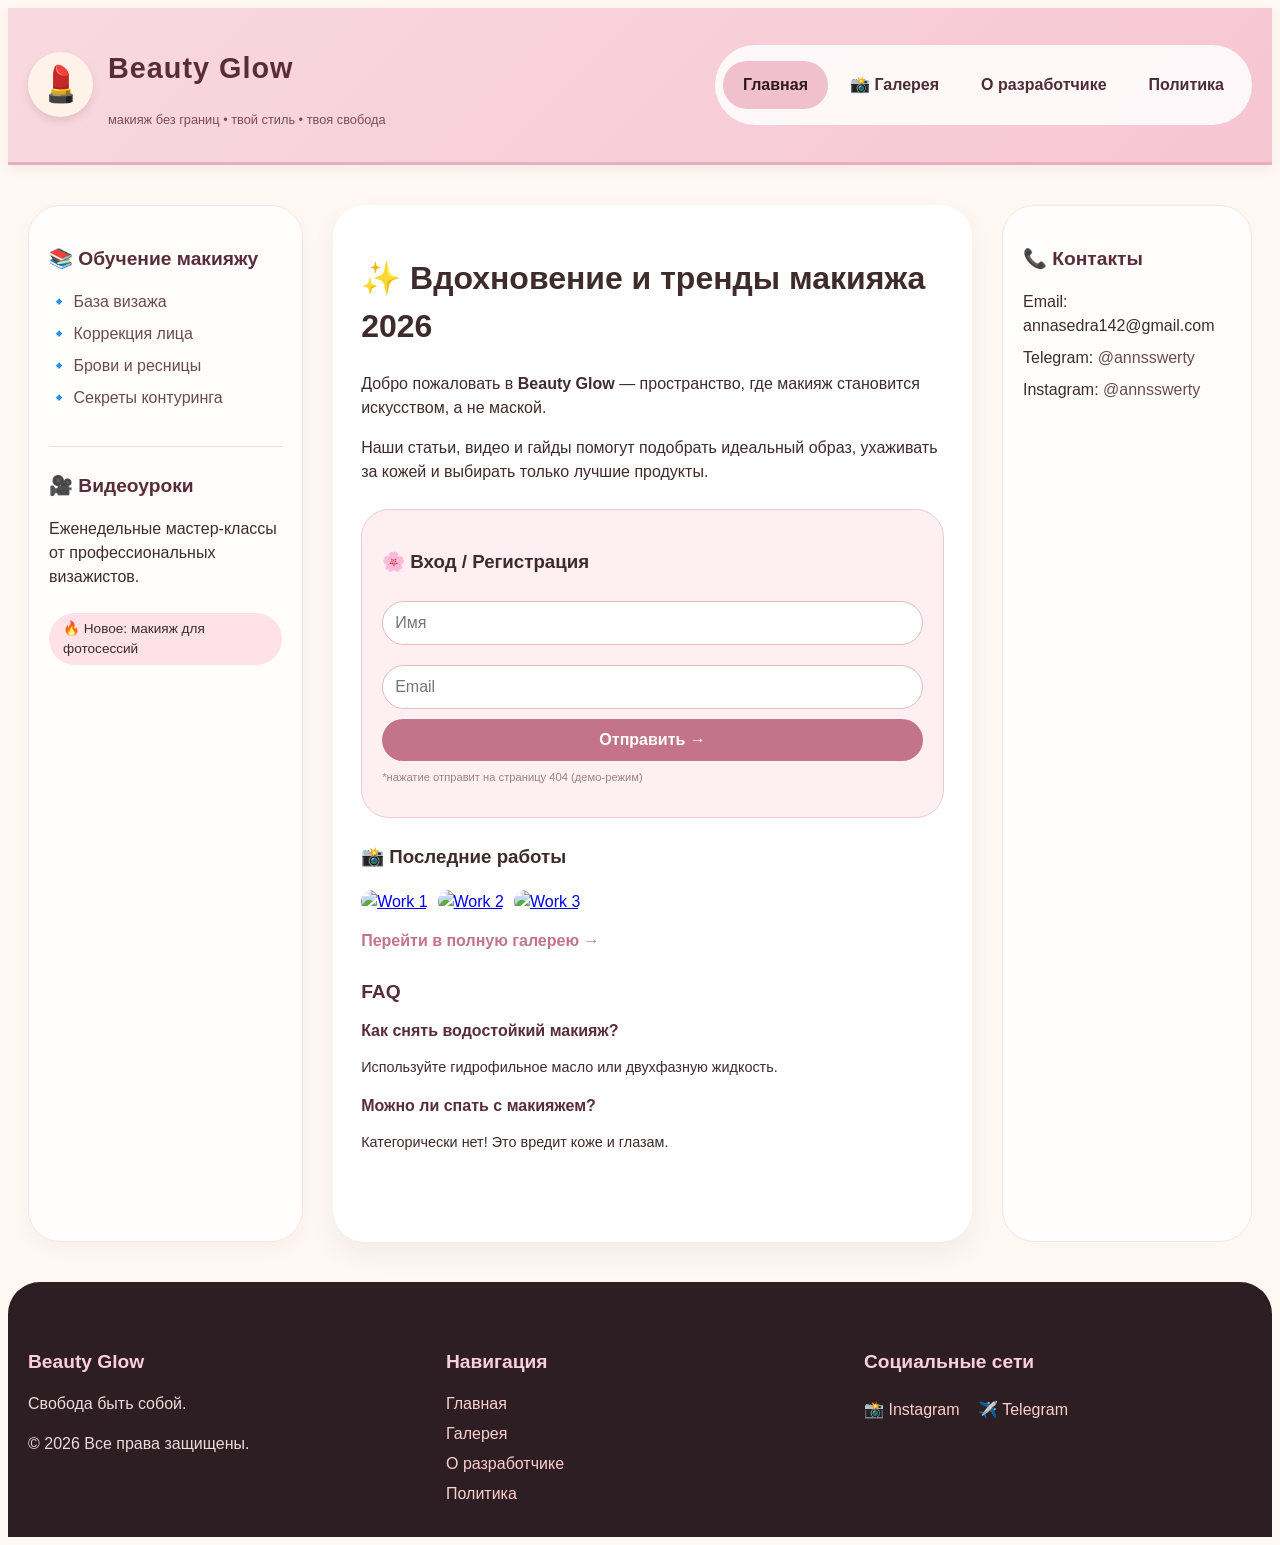
==== index.html @ 6f5445aa "Add files via upload" ====
﻿<!DOCTYPE html>
<html lang="ru">
<head>
    <meta charset="UTF-8">
    <meta name="viewport" content="width=device-width, initial-scale=1.0">
    <title>Beliberda | Главная</title>
    <link rel="stylesheet" href="style.css">
</head>
<body>
    <header class="header">
        <div class="container header-content">
            <div class="logo-area">
                <div class="logo">💄</div>
                <div class="site-title">
                    <h1>Beauty Glow</h1>
                    <p>макияж без границ • твой стиль • твоя свобода</p>
                </div>
            </div>
            <nav class="nav-main">
                <ul class="main-menu">
                    <li><a href="index.html" class="active">Главная</a></li>
                    <li><a href="gallery.html">📸 Галерея</a></li>
                    <li><a href="about.html">О разработчике</a></li>
                    <li><a href="privacy.html">Политика</a></li>
                </ul>
            </nav>
        </div>
    </header>

    <div class="container main-grid">
        <aside class="sidebar-left">
            <div class="sidebar-block">
                <h3>📚 Обучение макияжу</h3>
                <ul class="sidebar-list">
                    <li><a href="#">🔹 База визажа</a></li>
                    <li><a href="#">🔹 Коррекция лица</a></li>
                    <li><a href="#">🔹 Брови и ресницы</a></li>
                    <li><a href="#">🔹 Секреты контуринга</a></li>
                </ul>
            </div>
            <div class="sidebar-block">
                <h3>🎥 Видеоуроки</h3>
                <p>Еженедельные мастер-классы от профессиональных визажистов.</p>
                <span class="badge">🔥 Новое: макияж для фотосессий</span>
            </div>
        </aside>

        <main class="content-center">
            <h1>✨ Вдохновение и тренды макияжа 2026</h1>
            <p>Добро пожаловать в <strong>Beauty Glow</strong> — пространство, где макияж становится искусством, а не маской.</p>
            <p>Наши статьи, видео и гайды помогут подобрать идеальный образ, ухаживать за кожей и выбирать только лучшие продукты.</p>

            <div class="reg-form">
                <h3>🌸 Вход / Регистрация</h3>
                <form action="404.html">
                    <input type="text" placeholder="Имя" required>
                    <input type="email" placeholder="Email" required>
                    <button type="submit">Отправить →</button>
                </form>
                <p class="form-note">*нажатие отправит на страницу 404 (демо-режим)</p>
            </div>

            <div class="gallery-preview">
                <h3>📸 Последние работы</h3>
                <div class="preview-images">
                    <a href="gallery.html"><img src="https://picsum.photos/id/20/150/150" alt="Work 1"></a>
                    <a href="gallery.html"><img src="https://picsum.photos/id/30/150/150" alt="Work 2"></a>
                    <a href="gallery.html"><img src="https://picsum.photos/id/64/150/150" alt="Work 3"></a>
                </div>
                <a href="gallery.html" class="gallery-link">Перейти в полную галерею →</a>
            </div>

            <div class="sidebar-block" style="margin-top: 25px;">
                <h3> FAQ</h3>
                <div class="faq-item">
                    <strong>Как снять водостойкий макияж?</strong>
                    <p>Используйте гидрофильное масло или двухфазную жидкость.</p>
                </div>
                <div class="faq-item">
                    <strong>Можно ли спать с макияжем?</strong>
                    <p>Категорически нет! Это вредит коже и глазам.</p>
                </div>
            </div>
        </main>

        <aside class="sidebar-right">
            <div class="sidebar-block">
                <h3>📞 Контакты</h3>
                <ul class="sidebar-list">
                    <li>Email: annasedra142@gmail.com</li>
                    <li>Telegram: <a href="https://t.me/annsswerty" target="_blank">@annsswerty</a></li>
                    <li>Instagram: <a href="https://www.instagram.com/annsswerty" target="_blank">@annsswerty</a></li>
                </ul>
            </div>
        </aside>
    </div>

    <footer class="footer">
        <div class="container footer-inner">
            <div class="footer-col">
                <h4>Beauty Glow</h4>
                <p>Свобода быть собой.</p>
                <p>© 2026 Все права защищены.</p>
            </div>
            <div class="footer-col">
                <h4>Навигация</h4>
                <a href="index.html">Главная</a>
                <a href="gallery.html">Галерея</a>
                <a href="about.html">О разработчике</a>
                <a href="privacy.html">Политика</a>
            </div>
            <div class="footer-col">
                <h4>Социальные сети</h4>
                <div class="social-links">
                    <a href="https://www.instagram.com/annsswerty" target="_blank">📸 Instagram</a>
                    <a href="https://t.me/annsswerty" target="_blank">✈️ Telegram</a>
                </div>
            </div>
        </div>
    </footer>
</body>
</html>
---- style.css ----
/* RESET & BASE */
* {
   * margin: 0;
    padding: 0;
    box-sizing: border-box;
}

body {
    font-family: 'Segoe UI', Roboto, 'Helvetica Neue', sans-serif;
    background: #fef7f2;
    color: #3e2c2c;
    line-height: 1.5;
}

.container {
    max-width: 1280px;
    margin: 0 auto;
    padding: 0 20px;
}

/* HEADER */
.header {
    background: linear-gradient(135deg, #f9d9e0 0%, #f6c6d1 100%);
    padding: 20px 0;
    border-bottom: 3px solid #e8aebe;
    box-shadow: 0 4px 12px rgba(0,0,0,0.05);
}

.header-content {
    display: flex;
    flex-wrap: wrap;
    justify-content: space-between;
    align-items: center;
    gap: 20px;
}

.logo-area {
    display: flex;
    align-items: center;
    gap: 15px;
}

.logo {
    width: 65px;
    height: 65px;
    background: #fff2e9;
    border-radius: 50%;
    display: flex;
    align-items: center;
    justify-content: center;
    font-size: 2.2rem;
    box-shadow: 0 4px 8px rgba(0,0,0,0.1);
}

.site-title h1 {
    font-size: 1.8rem;
    letter-spacing: 1px;
    color: #592c3c;
}

.site-title p {
    font-size: 0.8rem;
    color: #7a4c5c;
}

/* НАВИГАЦИЯ */
.nav-main {
    background: #ffffffdb;
    backdrop-filter: blur(2px);
    border-radius: 48px;
    padding: 0 8px;
}

.main-menu {
    display: flex;
    list-style: none;
    gap: 2px;
    flex-wrap: wrap;
}

.main-menu li {
    position: relative;
}

.main-menu li a {
    display: block;
    padding: 12px 20px;
    text-decoration: none;
    font-weight: 600;
    color: #4d2c38;
    transition: 0.2s;
    border-radius: 40px;
}

.main-menu li a:hover, .main-menu li a.active {
    background: #f1c0cd;
    color: #2d1a1f;
}

.dropdown-content {
    position: absolute;
    top: 100%;
    left: 0;
    background: #fff5f0;
    min-width: 200px;
    border-radius: 16px;
    box-shadow: 0 12px 24px rgba(0,0,0,0.1);
    opacity: 0;
    visibility: hidden;
    transition: 0.2s;
    z-index: 100;
    list-style: none;
    padding: 8px 0;
}

.dropdown:hover .dropdown-content {
    opacity: 1;
    visibility: visible;
}

.dropdown-content li a {
    padding: 10px 20px;
    font-weight: normal;
}

/* ОСНОВНАЯ СЕТКА */
.main-grid {
    display: flex;
    gap: 30px;
    margin: 40px 0;
    flex-wrap: wrap;
}

.sidebar-left {
    flex: 1.2;
    min-width: 250px;
    background: #ffffffcc;
    backdrop-filter: blur(4px);
    border-radius: 32px;
    padding: 20px;
    box-shadow: 0 8px 20px rgba(0,0,0,0.03);
    border: 1px solid #ffe2e2;
}

.content-center {
    flex: 3;
    min-width: 260px;
    background: white;
    border-radius: 32px;
    padding: 28px;
    box-shadow: 0 12px 28px rgba(0,0,0,0.05);
}

.sidebar-right {
    flex: 1;
    min-width: 250px;
    background: #ffffffcc;
    backdrop-filter: blur(4px);
    border-radius: 32px;
    padding: 20px;
    border: 1px solid #ffe2e2;
}

.sidebar-block {
    margin-bottom: 25px;
    padding-bottom: 20px;
    border-bottom: 1px solid #f0dbdb;
}

.sidebar-block:last-child {
    border-bottom: none;
}

.sidebar-block h3 {
    margin-bottom: 12px;
    color: #592c3c;
    font-size: 1.2rem;
}

.sidebar-list {
    list-style: none;
}

.sidebar-list li {
    margin: 8px 0;
}

.sidebar-list a {
    text-decoration: none;
    color: #6b4a55;
    transition: 0.2s;
}

.sidebar-list a:hover {
    color: #c3748b;
    padding-left: 5px;
}

.badge {
    background: #ffe1e8;
    border-radius: 50px;
    padding: 6px 14px;
    margin: 8px 0;
    display: inline-block;
    font-size: 0.85rem;
}

.reg-form {
    background: #fdeff2;
    border-radius: 28px;
    padding: 20px;
    margin: 25px 0;
    border: 1px solid #eccbd3;
}

.reg-form h3 {
    margin-bottom: 15px;
}

.reg-form input, .reg-form select {
    width: 100%;
    padding: 12px;
    margin: 10px 0;
    border-radius: 60px;
    border: 1px solid #e6bcbc;
    background: white;
    font-size: 1rem;
}

.reg-form button {
    background: #c3748b;
    color: white;
    border: none;
    padding: 12px 24px;
    border-radius: 40px;
    cursor: pointer;
    font-weight: bold;
    width: 100%;
    font-size: 1rem;
}

.reg-form button:hover {
    background: #a1516a;
}

.form-note {
    font-size: 0.7rem;
    margin-top: 8px;
    color: #a08080;
}

.download-btn, .report-btn {
    display: inline-block;
    background: #d895ab;
    color: white;
    padding: 10px 20px;
    border-radius: 40px;
    text-decoration: none;
    margin-top: 10px;
    font-weight: bold;
    transition: 0.2s;
}

.download-btn:hover, .report-btn:hover {
    background: #b86a84;
}

.gallery-preview {
    margin-top: 25px;
}

.preview-images {
    display: flex;
    gap: 10px;
    margin: 15px 0;
    flex-wrap: wrap;
}

.preview-images a {
    display: inline-block;
}

.preview-images img {
    width: 100px;
    height: 100px;
    object-fit: cover;
    border-radius: 16px;
    transition: transform 0.2s;
}

.preview-images img:hover {
    transform: scale(1.05);
}

.gallery-link {
    color: #c3748b;
    text-decoration: none;
    font-weight: bold;
}

.gallery-link:hover {
    text-decoration: underline;
}

.tips-list {
    list-style: none;
}

.tips-list li {
    padding: 6px 0;
}

.faq-item {
    margin-bottom: 15px;
}

.faq-item strong {
    display: block;
    margin-bottom: 5px;
    color: #592c3c;
}

.faq-item p {
    font-size: 0.9rem;
}

.college-link {
    color: #c3748b;
    text-decoration: none;
    font-weight: bold;
}

.college-link:hover {
    text-decoration: underline;
}

/* ФУТЕР */
.footer {
    background: #2c1e22;
    color: #f0dbdb;
    padding: 40px 0 25px;
    margin-top: 40px;
    border-top-left-radius: 32px;
    border-top-right-radius: 32px;
}

.footer-inner {
    display: flex;
    flex-wrap: wrap;
    justify-content: space-between;
    gap: 30px;
}

.footer-col {
    flex: 1;
    min-width: 160px;
}

.footer-col h4 {
    margin-bottom: 16px;
    font-size: 1.2rem;
    color: #ffcedb;
}

.footer-col a {
    color: #ffcfcf;
    text-decoration: none;
    display: block;
    margin: 6px 0;
    transition: 0.2s;
}

.footer-col a:hover {
    color: #ffa5bb;
    text-decoration: underline;
}

.social-links a {
    display: inline-block;
    margin-right: 14px;
}

.copyright {
    text-align: center;
    margin-top: 30px;
    padding-top: 20px;
    border-top: 1px solid #5c3a44;
    font-size: 0.8rem;
}

.copyright a {
    color: #ffb7c5;
    text-decoration: none;
}

/* СТРАНИЦА О РАЗРАБОТЧИКЕ */
.about-page {
    margin: 40px 0;
}

.about-card {
    display: flex;
    gap: 40px;
    background: white;
    border-radius: 48px;
    padding: 40px;
    flex-wrap: wrap;
}

.about-avatar img {
    width: 200px;
    height: 200px;
    border-radius: 50%;
    object-fit: cover;
}

.about-info {
    flex: 1;
}

.about-info h1 {
    color: #592c3c;
    margin-bottom: 10px;
}

.tagline {
    color: #c3748b;
    font-size: 1.1rem;
    margin-bottom: 20px;
}

.about-details h3 {
    margin: 20px 0 10px;
    color: #592c3c;
}

.about-details ul {
    padding-left: 20px;
    margin: 10px 0;
}

.about-details li {
    margin: 5px 0;
}

.about-links {
    margin-top: 30px;
    display: flex;
    gap: 15px;
    flex-wrap: wrap;
}

.btn {
    background: #c3748b;
    color: white;
    padding: 10px 24px;
    border-radius: 40px;
    text-decoration: none;
    transition: 0.2s;
}

.btn:hover {
    background: #a1516a;
}

/* СТРАНИЦА ПОЛИТИКИ */
.privacy-page {
    background: white;
    border-radius: 32px;
    padding: 40px;
    margin: 40px 0;
}

.privacy-page h1 {
    color: #592c3c;
    margin-bottom: 10px;
}

.privacy-date {
    color: #a08080;
    margin-bottom: 30px;
}

.privacy-section {
    margin-bottom: 25px;
}

.privacy-section h2 {
    color: #592c3c;
    font-size: 1.3rem;
    margin-bottom: 10px;
}

.privacy-section ul {
    padding-left: 20px;
    margin-top: 10px;
}

.privacy-section li {
    margin: 5px 0;
}

/* СТРАНИЦА 404 */
.error-404-page {
    min-height: 100vh;
    display: flex;
    align-items: center;
    justify-content: center;
    background: linear-gradient(135deg, #f9d9e0 0%, #f6c6d1 100%);
}

.error-container {
    text-align: center;
    background: white;
    padding: 50px;
    border-radius: 64px;
    max-width: 500px;
    margin: 20px;
}

.error-icon {
    font-size: 5rem;
    margin-bottom: 20px;
}

.error-container h1 {
    font-size: 6rem;
    color: #592c3c;
}

.error-container h2 {
    color: #c3748b;
    margin-bottom: 20px;
}

.error-links {
    display: flex;
    gap: 15px;
    justify-content: center;
    margin: 30px 0;
    flex-wrap: wrap;
}

.error-btn {
    background: #c3748b;
    color: white;
    padding: 10px 24px;
    border-radius: 40px;
    text-decoration: none;
    transition: 0.2s;
}

.error-btn:hover {
    background: #a1516a;
}

/* ГАЛЕРЕЯ СЕТКОЙ */
.gallery-grid-full {
    display: grid;
    grid-template-columns: repeat(auto-fill, minmax(300px, 1fr));
    gap: 25px;
    margin: 40px 0;
}

.gallery-item-full {
    background: white;
    border-radius: 24px;
    overflow: hidden;
    box-shadow: 0 8px 20px rgba(0,0,0,0.1);
    transition: transform 0.3s;
    text-align: center;
    padding-bottom: 15px;
}

.gallery-item-full:hover {
    transform: translateY(-5px);
}

.gallery-item-full img {
    width: 100%;
    height: 250px;
    object-fit: cover;
    display: block;
}

.gallery-item-full p {
    padding: 12px;
    font-weight: bold;
    color: #592c3c;
}

.page-header {
    text-align: center;
    margin: 40px 0;
}

.page-header h1 {
    color: #592c3c;
    margin-bottom: 10px;
}

.page-header p {
    color: #7a4c5c;
}

/* АДАПТИВНОСТЬ */
@media (max-width: 850px) {
    .header-content {
        flex-direction: column;
    }
    .nav-main {
        width: 100%;
        background: transparent;
    }
    .main-menu {
        display: flex;
        flex-direction: column;
        background: white;
        border-radius: 28px;
        padding: 10px;
        width: 100%;
    }
    .dropdown-content {
        position: static;
        opacity: 1;
        visibility: visible;
        box-shadow: none;
        background: #f8e3e8;
        margin-left: 16px;
        margin-top: 5px;
        width: auto;
    }
    .main-menu li a {
        text-align: center;
    }
    .main-grid {
        flex-direction: column;
    }
    .about-card {
        flex-direction: column;
        align-items: center;
        text-align: center;
    }
    .about-links {
        justify-content: center;
    }
    .footer-inner {
        flex-direction: column;
        text-align: center;
    }
    .gallery-grid-full {
        grid-template-columns: 1fr;
    }
    .error-container {
        padding: 30px;
        margin: 20px;
    }
    .error-container h1 {
        font-size: 4rem;
    }
}

@media (max-width: 480px) {
    .logo-area {
        flex-direction: column;
        text-align: center;
    }
    .content-center {
        padding: 20px;
    }
    .preview-images {
        justify-content: center;
    }
    .error-links {
        flex-direction: column;
        align-items: center;
    }
    .error-btn {
        width: 100%;
        text-align: center;
    }
}
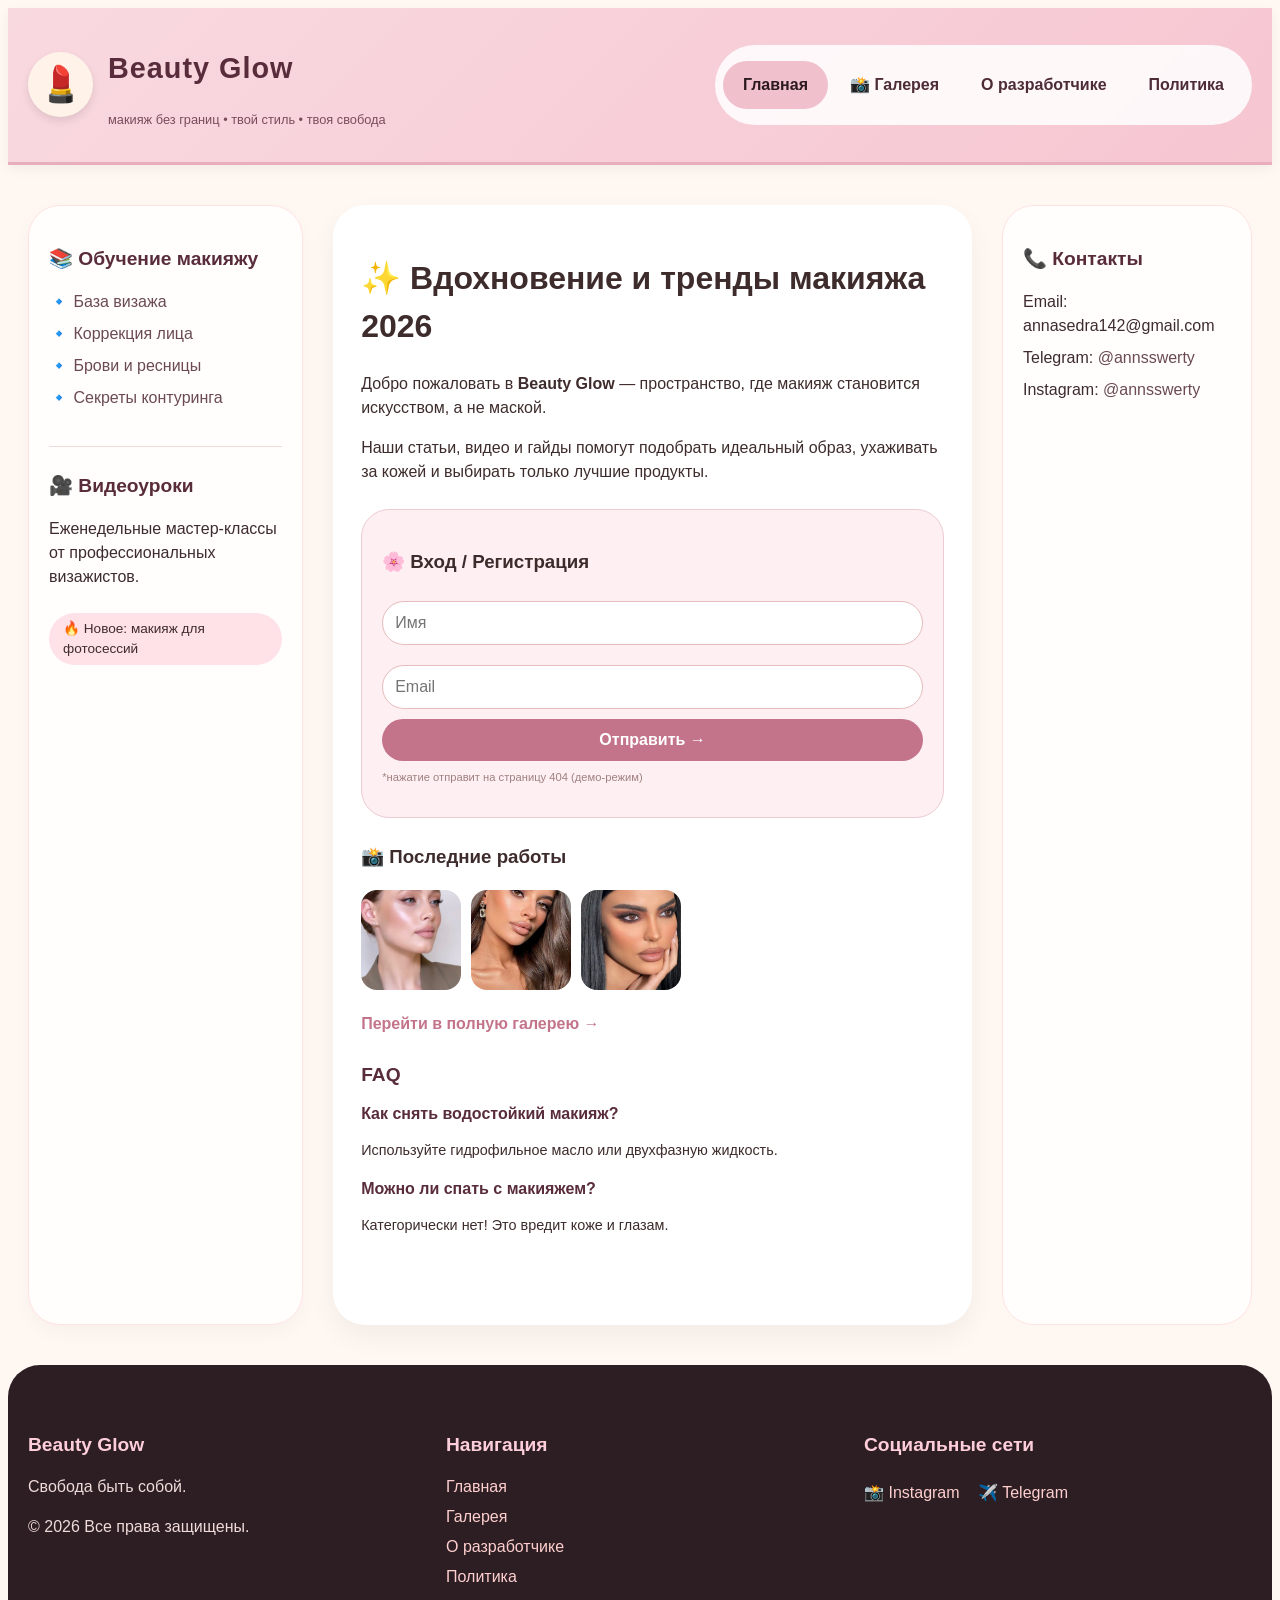
==== commit 6ca4ad21: "Update index.html" ====
--- a/index.html
+++ b/index.html
@@ -63,9 +63,9 @@
             <div class="gallery-preview">
                 <h3>📸 Последние работы</h3>
                 <div class="preview-images">
-                    <a href="gallery.html"><img src="https://picsum.photos/id/20/150/150" alt="Work 1"></a>
-                    <a href="gallery.html"><img src="https://picsum.photos/id/30/150/150" alt="Work 2"></a>
-                    <a href="gallery.html"><img src="https://picsum.photos/id/64/150/150" alt="Work 3"></a>
+                    <a href="gallery.html"><img src="img/makeup-natural.jpg" alt="Work 1"></a>
+                    <a href="gallery.html"><img src="img/makeup-night.jpg" alt="Work 2"></a>
+                    <a href="gallery.html"><img src="img/makeup-glam.jpg" alt="Work 3"></a>
                 </div>
                 <a href="gallery.html" class="gallery-link">Перейти в полную галерею →</a>
             </div>
@@ -119,4 +119,4 @@
         </div>
     </footer>
 </body>
-</html>+</html>
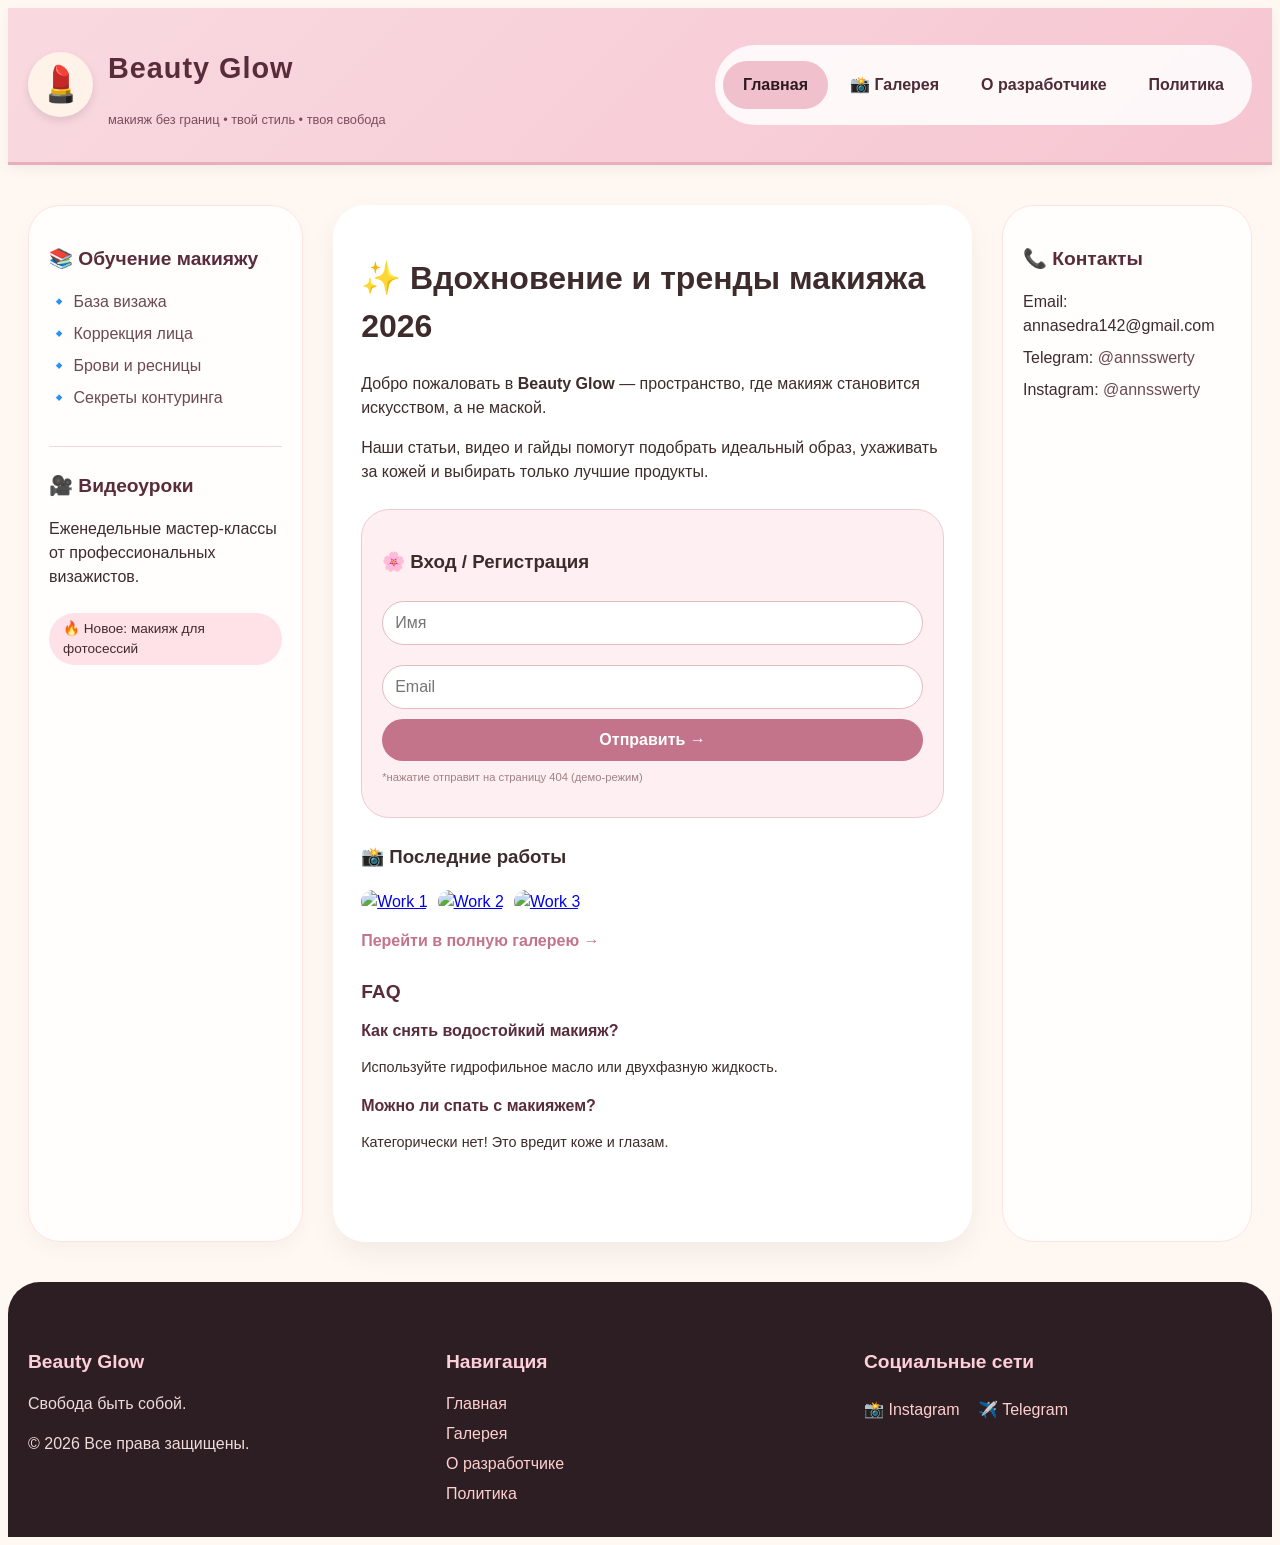
==== commit 7352f40b: "Add files via upload" ====
--- a/index.html
+++ b/index.html
@@ -1,4 +1,4 @@
-﻿<!DOCTYPE html>
+<!DOCTYPE html>
 <html lang="ru">
 <head>
     <meta charset="UTF-8">
@@ -7,6 +7,27 @@
     <link rel="stylesheet" href="style.css">
 </head>
 <body>
+    <!-- БУРГЕР-МЕНЮ -->
+    <div class="hamburger-menu">
+        <input id="menu__toggle" type="checkbox" />
+        <label class="menu__btn" for="menu__toggle">
+            <span></span>
+        </label>
+        <ul class="menu__box">
+            <li><a class="menu__item" href="index.html">Главная</a></li>
+            <li><a class="menu__item" href="gallery.html">📸 Галерея</a></li>
+            <li><a class="menu__item" href="about.html">О разработчике</a></li>
+            <li><a class="menu__item" href="privacy.html">Политика</a></li>
+            
+            <!-- БЛОК СОЦИАЛЬНЫХ СЕТЕЙ -->
+            <div class="menu__socials">
+                <a href="https://t.me/annsswerty" class="social-link" target="_blank">✈️ Telegram</a>
+                <a href="https://www.instagram.com/annsswerty" class="social-link" target="_blank">📸 Instagram</a>
+                <a href="mailto:annasedra142@gmail.com" class="social-link">📧 Email</a>
+            </div>
+        </ul>
+    </div>
+
     <header class="header">
         <div class="container header-content">
             <div class="logo-area">
@@ -63,9 +84,9 @@
             <div class="gallery-preview">
                 <h3>📸 Последние работы</h3>
                 <div class="preview-images">
-                    <a href="gallery.html"><img src="img/makeup-natural.jpg" alt="Work 1"></a>
-                    <a href="gallery.html"><img src="img/makeup-night.jpg" alt="Work 2"></a>
-                    <a href="gallery.html"><img src="img/makeup-glam.jpg" alt="Work 3"></a>
+                    <a href="gallery.html"><img src="https://picsum.photos/id/20/150/150" alt="Work 1"></a>
+                    <a href="gallery.html"><img src="https://picsum.photos/id/30/150/150" alt="Work 2"></a>
+                    <a href="gallery.html"><img src="https://picsum.photos/id/64/150/150" alt="Work 3"></a>
                 </div>
                 <a href="gallery.html" class="gallery-link">Перейти в полную галерею →</a>
             </div>
@@ -119,4 +140,4 @@
         </div>
     </footer>
 </body>
-</html>
+</html>
--- a/style.css
+++ b/style.css
@@ -679,4 +679,135 @@
         width: 100%;
         text-align: center;
     }
+}
+/* БУРГЕР-МЕНЮ */
+.hamburger-menu {
+    position: fixed;
+    top: 20px;
+    left: 20px;
+    z-index: 1000;
+    display: none;
+}
+
+#menu__toggle {
+    opacity: 0;
+    position: absolute;
+}
+
+.menu__btn {
+    display: flex;
+    align-items: center;
+    position: relative;
+    width: 40px;
+    height: 30px;
+    cursor: pointer;
+    z-index: 1001;
+}
+
+.menu__btn span,
+.menu__btn span::before,
+.menu__btn span::after {
+    display: block;
+    position: absolute;
+    width: 100%;
+    height: 3px;
+    background-color: #ff6b9d;
+    border-radius: 3px;
+    transition: all 0.3s ease;
+}
+
+.menu__btn span::before {
+    content: '';
+    top: -10px;
+}
+
+.menu__btn span::after {
+    content: '';
+    top: 10px;
+}
+
+/* Анимация кнопки при открытии */
+#menu__toggle:checked + .menu__btn span {
+    background-color: transparent;
+}
+
+#menu__toggle:checked + .menu__btn span::before {
+    top: 0;
+    transform: rotate(45deg);
+}
+
+#menu__toggle:checked + .menu__btn span::after {
+    top: 0;
+    transform: rotate(-45deg);
+}
+
+.menu__box {
+    position: fixed;
+    top: 0;
+    left: -100%;
+    width: 280px;
+    height: 100vh;
+    margin: 0;
+    padding: 80px 0;
+    list-style: none;
+    background: linear-gradient(135deg, #667eea 0%, #764ba2 100%);
+    box-shadow: 2px 0 20px rgba(0,0,0,0.3);
+    transition: left 0.3s ease;
+    overflow-y: auto;
+}
+
+#menu__toggle:checked ~ .menu__box {
+    left: 0;
+}
+
+.menu__item {
+    display: block;
+    padding: 18px 30px;
+    color: #fff;
+    text-decoration: none;
+    font-size: 18px;
+    font-weight: 500;
+    transition: all 0.3s ease;
+    border-left: 4px solid transparent;
+}
+
+.menu__item:hover {
+    background: rgba(255,255,255,0.1);
+    border-left-color: #fff;
+    padding-left: 35px;
+}
+
+.menu__socials {
+    margin-top: 30px;
+    padding: 20px 30px;
+    border-top: 1px solid rgba(255,255,255,0.2);
+}
+
+.social-link {
+    display: block;
+    padding: 12px 0;
+    color: #fff;
+    text-decoration: none;
+    font-size: 16px;
+    transition: all 0.3s ease;
+}
+
+.social-link:hover {
+    color: #ffd700;
+    transform: translateX(5px);
+}
+
+/* Показывать бургер только на мобильных */
+@media (max-width: 768px) {
+    .hamburger-menu {
+        display: block;
+    }
+    
+    .nav-main {
+        display: none;
+    }
+    
+    .header-content {
+        padding-left: 70px;
+    }
 }
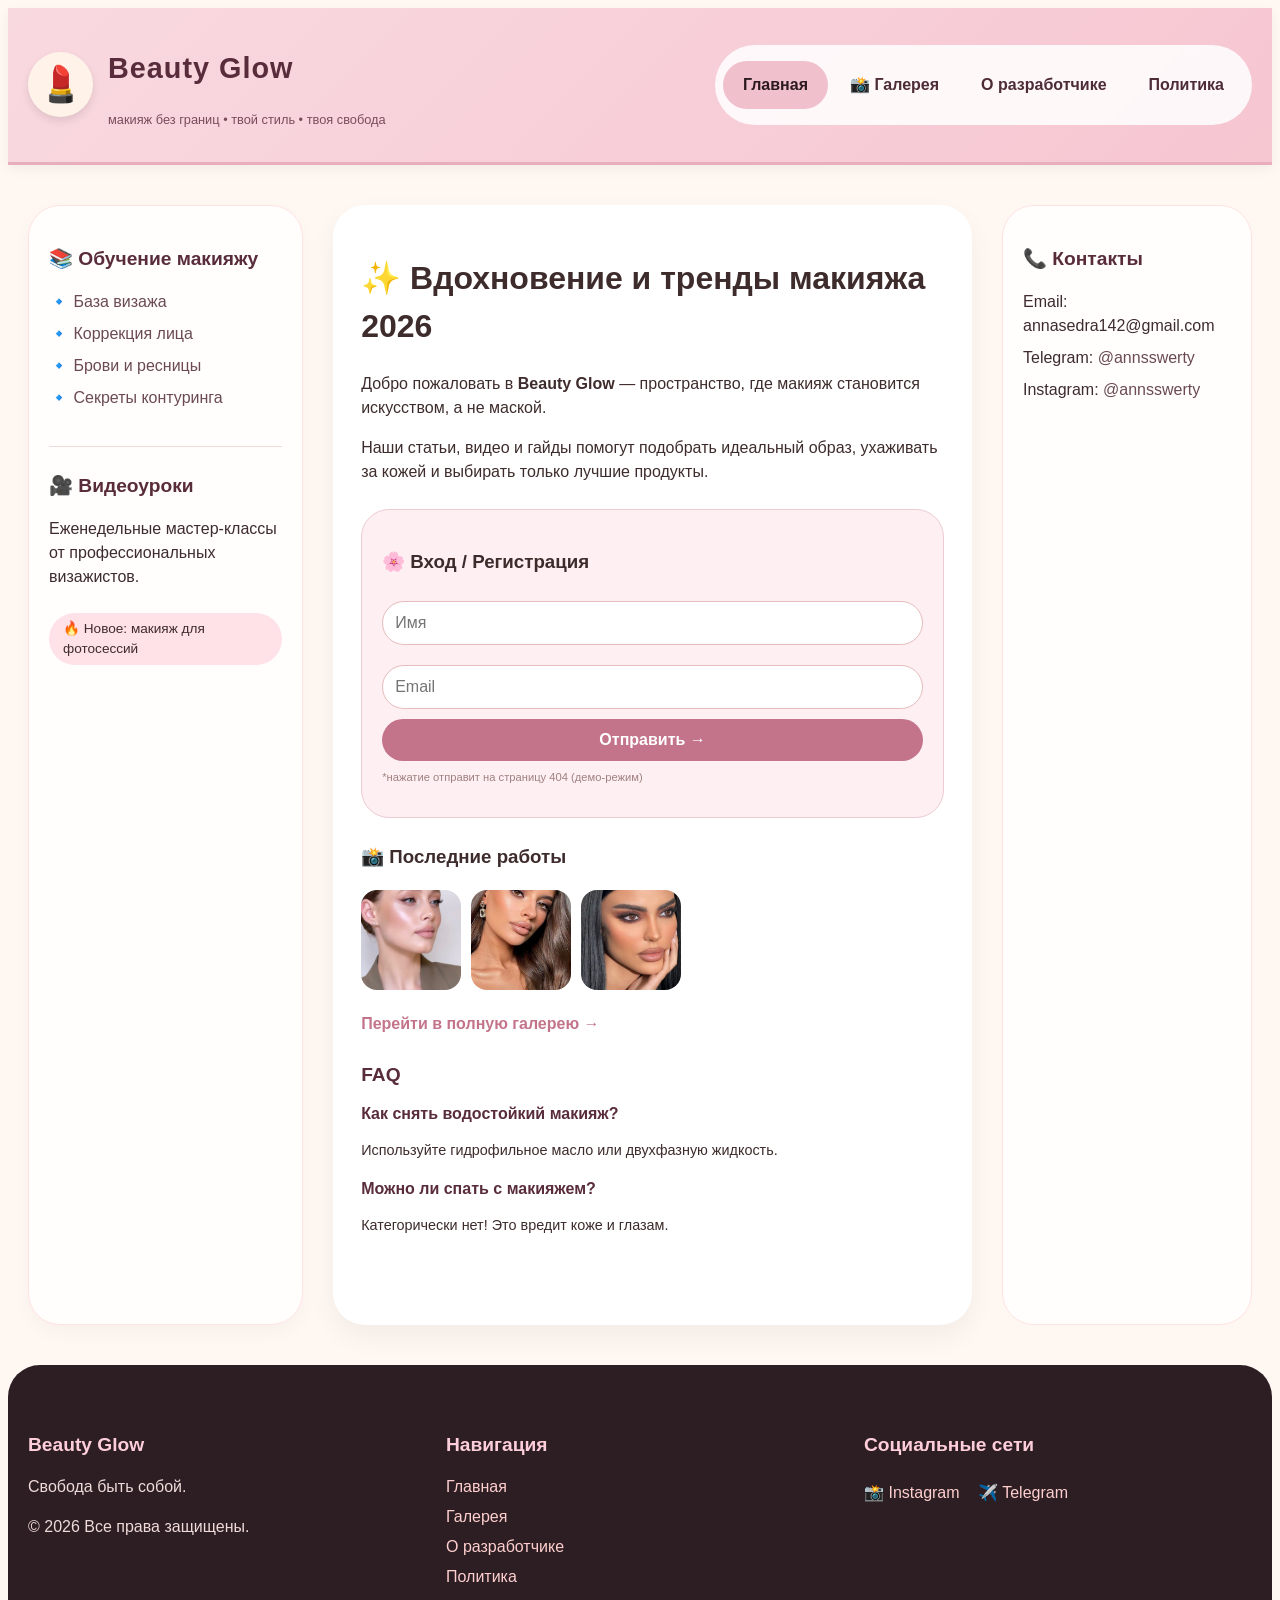
==== commit ae8d3ea9: "Update index.html" ====
--- a/index.html
+++ b/index.html
@@ -84,9 +84,9 @@
             <div class="gallery-preview">
                 <h3>📸 Последние работы</h3>
                 <div class="preview-images">
-                    <a href="gallery.html"><img src="https://picsum.photos/id/20/150/150" alt="Work 1"></a>
-                    <a href="gallery.html"><img src="https://picsum.photos/id/30/150/150" alt="Work 2"></a>
-                    <a href="gallery.html"><img src="https://picsum.photos/id/64/150/150" alt="Work 3"></a>
+                    <a href="gallery.html"><img src="img/makeup-natural.jpg" alt="Work 1"></a>
+                    <a href="gallery.html"><img src="img/makeup-night.jpg" alt="Work 2"></a>
+                    <a href="gallery.html"><img src="img/makeup-glam.jpg" alt="Work 3"></a>
                 </div>
                 <a href="gallery.html" class="gallery-link">Перейти в полную галерею →</a>
             </div>
@@ -140,4 +140,4 @@
         </div>
     </footer>
 </body>
-</html>+</html>
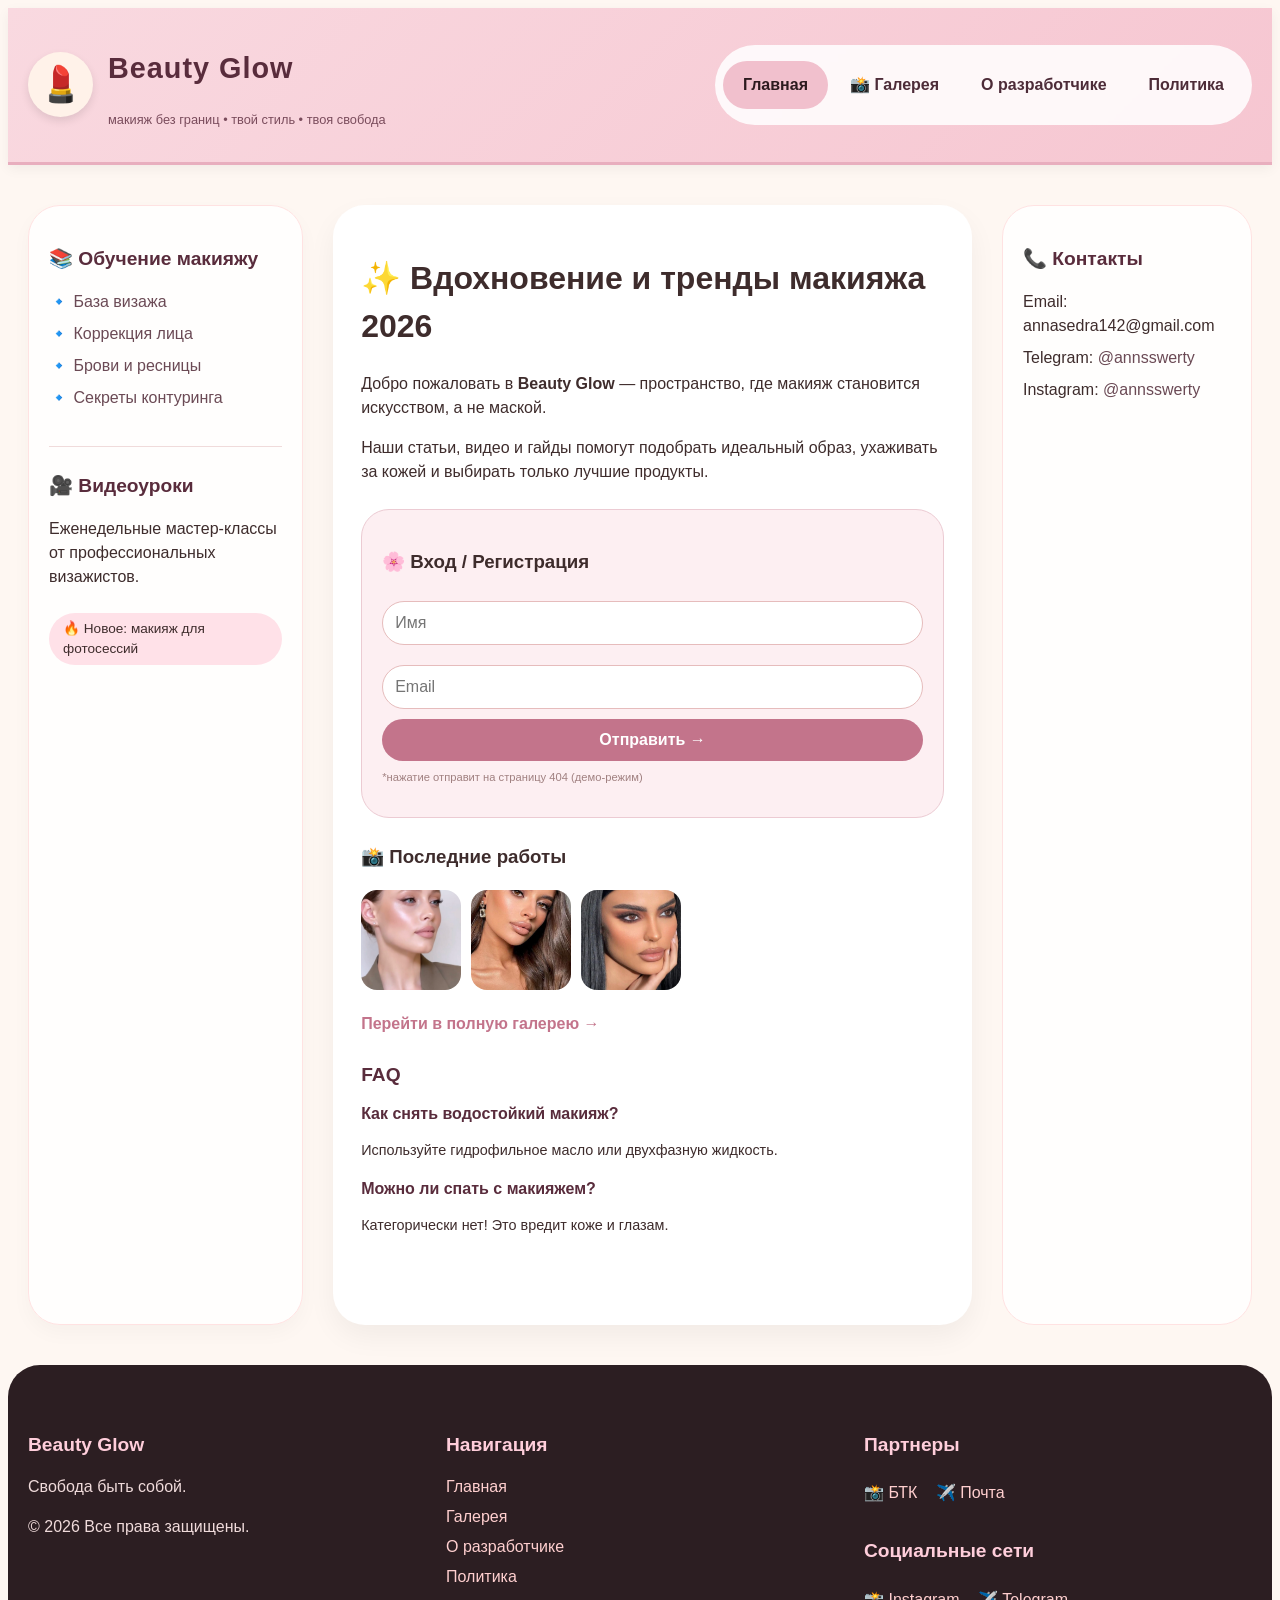
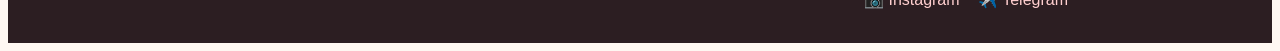
==== commit 60f84d77: "Update index.html" ====
--- a/index.html
+++ b/index.html
@@ -131,6 +131,12 @@
                 <a href="privacy.html">Политика</a>
             </div>
             <div class="footer-col">
+                <h4>Партнеры</h4>
+                <div class="social-links">
+                    <a href="https://bartc.by/index.php/ru/" target="_blank">📸 БТК</a>
+                    <a href=" btk@bks.by" target="_blank">✈️ Почта</a>
+                </div>
+            <div class="footer-col">
                 <h4>Социальные сети</h4>
                 <div class="social-links">
                     <a href="https://www.instagram.com/annsswerty" target="_blank">📸 Instagram</a>
--- a/style.css
+++ b/style.css
@@ -711,7 +711,7 @@
     position: absolute;
     width: 100%;
     height: 3px;
-    background-color: #ff6b9d;
+    background-color: #ff6b9d; /* нежно-розовый */
     border-radius: 3px;
     transition: all 0.3s ease;
 }
@@ -734,11 +734,13 @@
 #menu__toggle:checked + .menu__btn span::before {
     top: 0;
     transform: rotate(45deg);
+    background-color: #fff;
 }
 
 #menu__toggle:checked + .menu__btn span::after {
     top: 0;
     transform: rotate(-45deg);
+    background-color: #fff;
 }
 
 .menu__box {
@@ -750,8 +752,9 @@
     margin: 0;
     padding: 80px 0;
     list-style: none;
-    background: linear-gradient(135deg, #667eea 0%, #764ba2 100%);
-    box-shadow: 2px 0 20px rgba(0,0,0,0.3);
+    /* Нежный розовый градиент */
+    background: linear-gradient(135deg, #ffeef5 0%, #ffc0cb 50%, #ffb6c1 100%);
+    box-shadow: 2px 0 20px rgba(255, 107, 157, 0.3);
     transition: left 0.3s ease;
     overflow-y: auto;
 }
@@ -763,7 +766,7 @@
 .menu__item {
     display: block;
     padding: 18px 30px;
-    color: #fff;
+    color: #c2185b; /* тёмно-розовый для читаемости */
     text-decoration: none;
     font-size: 18px;
     font-weight: 500;
@@ -772,29 +775,51 @@
 }
 
 .menu__item:hover {
-    background: rgba(255,255,255,0.1);
-    border-left-color: #fff;
+    background: rgba(255, 255, 255, 0.4);
+    border-left-color: #ff6b9d;
     padding-left: 35px;
+    color: #ad1457;
 }
 
 .menu__socials {
     margin-top: 30px;
     padding: 20px 30px;
-    border-top: 1px solid rgba(255,255,255,0.2);
+    border-top: 1px solid rgba(194, 24, 91, 0.3);
 }
 
 .social-link {
     display: block;
     padding: 12px 0;
-    color: #fff;
+    color: #c2185b;
     text-decoration: none;
     font-size: 16px;
     transition: all 0.3s ease;
 }
 
 .social-link:hover {
-    color: #ffd700;
+    color: #ff6b9d;
     transform: translateX(5px);
+}
+
+/* Полупрозрачный фон при открытом меню */
+.hamburger-menu::before {
+    content: '';
+    position: fixed;
+    top: 0;
+    left: 0;
+    width: 100vw;
+    height: 100vh;
+    background: rgba(255, 192, 203, 0.3);
+    opacity: 0;
+    pointer-events: none;
+    transition: opacity 0.3s ease;
+    z-index: -1;
+}
+
+#menu__toggle:checked ~ .hamburger-menu::before,
+#menu__toggle:checked ~ .menu__box ~ *::before {
+    opacity: 1;
+    pointer-events: auto;
 }
 
 /* Показывать бургер только на мобильных */
@@ -810,4 +835,4 @@
     .header-content {
         padding-left: 70px;
     }
-}+}
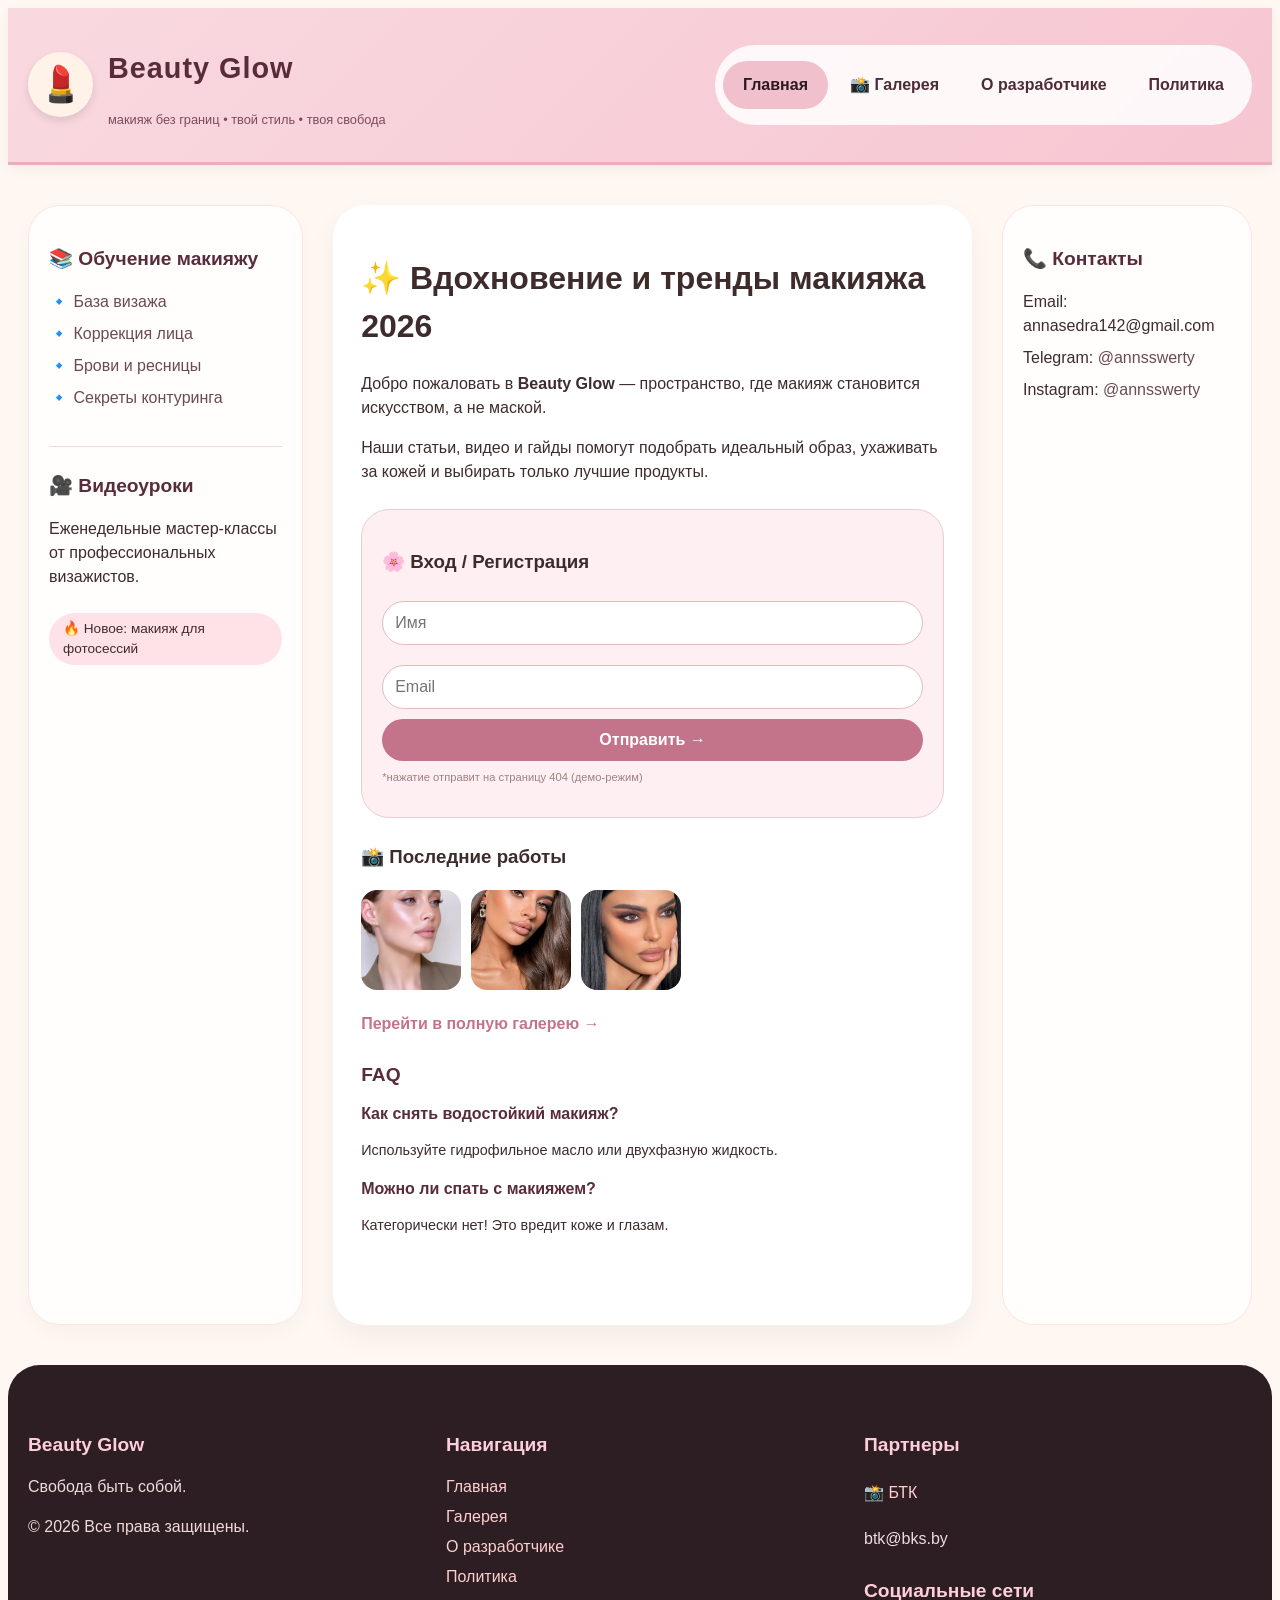
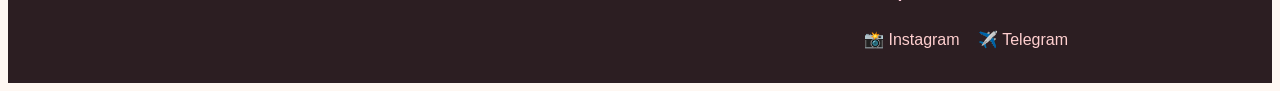
==== commit 59fa3b6b: "Update index.html" ====
--- a/index.html
+++ b/index.html
@@ -134,7 +134,7 @@
                 <h4>Партнеры</h4>
                 <div class="social-links">
                     <a href="https://bartc.by/index.php/ru/" target="_blank">📸 БТК</a>
-                    <a href=" btk@bks.by" target="_blank">✈️ Почта</a>
+                       <p>btk@bks.by</p>
                 </div>
             <div class="footer-col">
                 <h4>Социальные сети</h4>
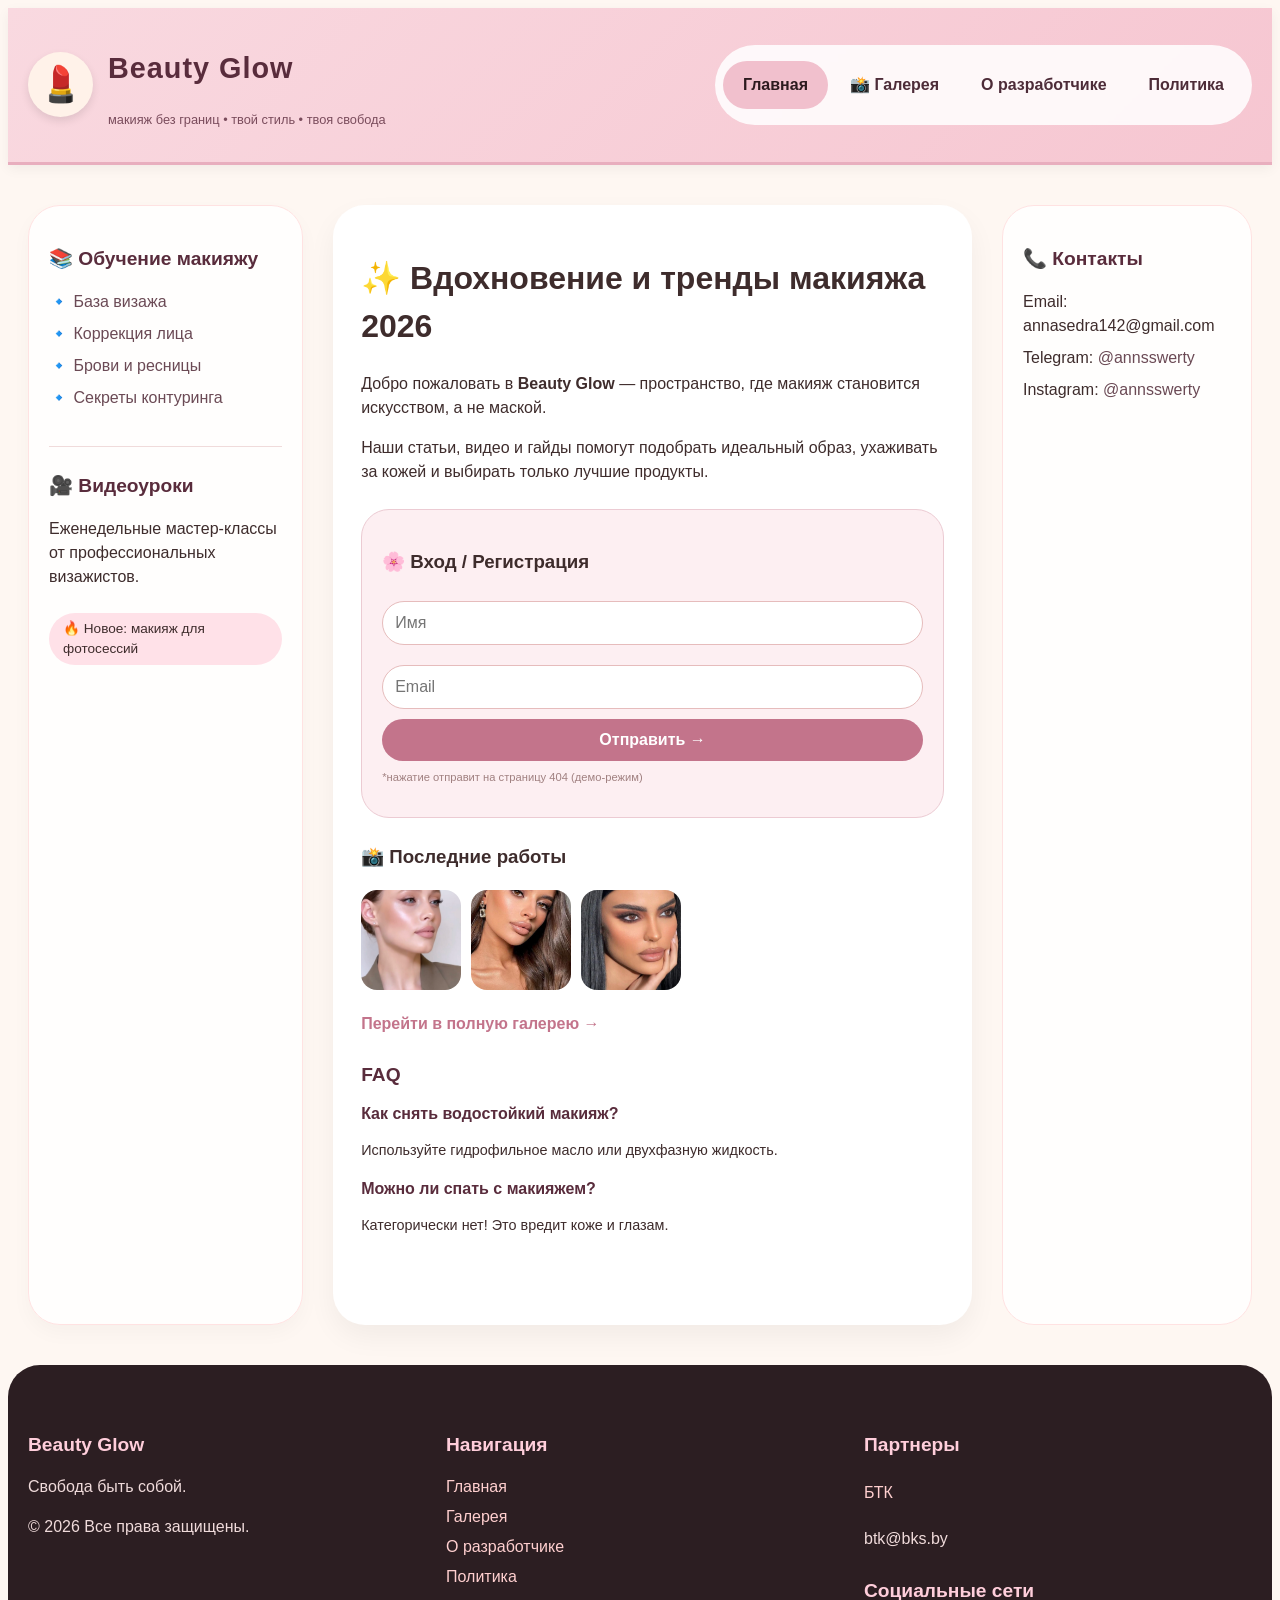
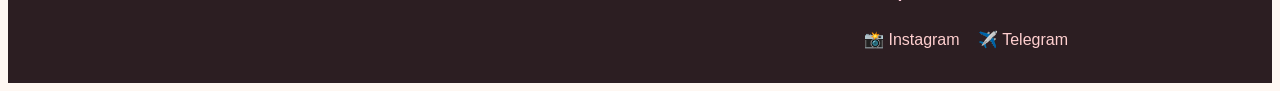
==== commit 1c088eef: "Update index.html" ====
--- a/index.html
+++ b/index.html
@@ -133,7 +133,7 @@
             <div class="footer-col">
                 <h4>Партнеры</h4>
                 <div class="social-links">
-                    <a href="https://bartc.by/index.php/ru/" target="_blank">📸 БТК</a>
+                    <a href="https://bartc.by/index.php/ru/" target="_blank"> БТК</a>
                        <p>btk@bks.by</p>
                 </div>
             <div class="footer-col">
